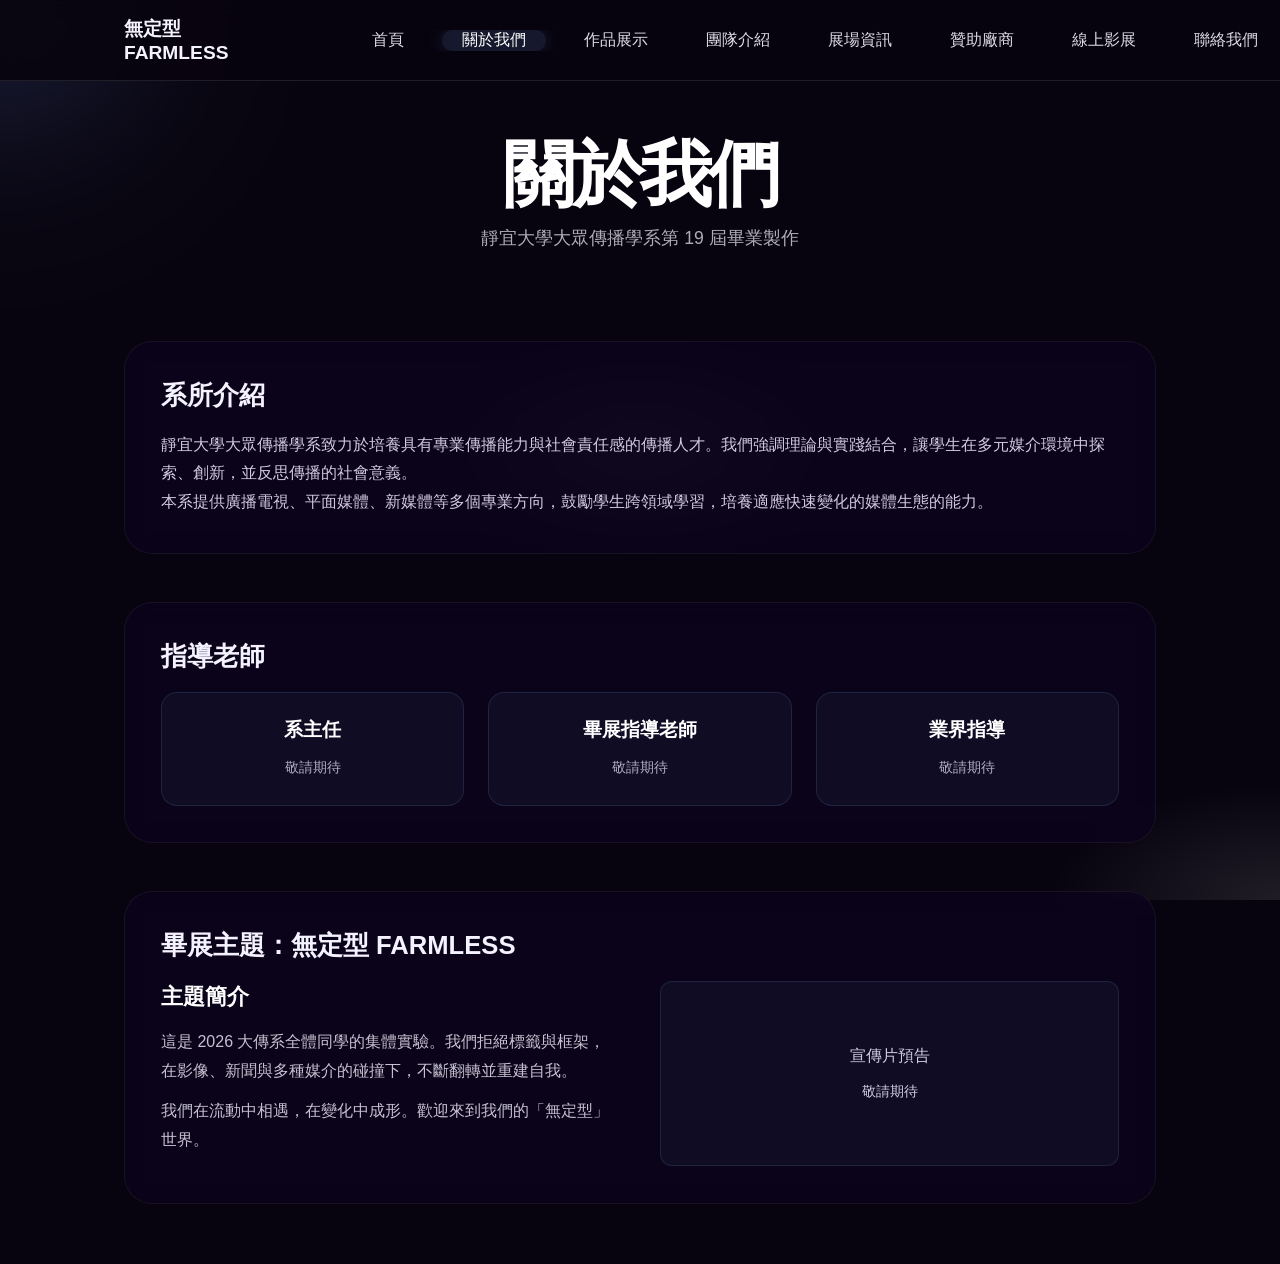
==== about.html @ 227bceb3 "Add files via upload" ====
<!DOCTYPE html>
<html lang="zh-Hant">
<head>
  <meta charset="UTF-8" />
  <meta name="viewport" content="width=device-width, initial-scale=1.0" />
  <title>關於我們 - 無定型 FARMLESS</title>
  <link rel="stylesheet" href="style.css" />
</head>
<body>
  <div class="page-bg"></div>
  <div class="cursor-glow"></div>
  <nav class="navbar">
    <div class="container">
      <h1 class="nav-title">無定型 FARMLESS</h1>
      <ul class="nav-links">
        <li><a href="index.html">首頁</a></li>
        <li><a href="about.html">關於我們</a></li>
        <li><a href="works.html">作品展示</a></li>
        <li><a href="team.html">團隊介紹</a></li>
        <li><a href="venue.html">展場資訊</a></li>
        <li><a href="sponsors.html">贊助廠商</a></li>
        <li><a href="filmfestival.html">線上影展</a></li>
        <li><a href="contact.html">聯絡我們</a></li>
      </ul>
    </div>
  </nav>
  <main class="container">
    <section class="hero-section">
      <h1 class="page-title">關於我們</h1>
      <p class="page-subtitle">靜宜大學大眾傳播學系第 19 屆畢業製作</p>
    </section>

    <!-- 本系介紹 -->
    <section id="department" class="panel">
      <h2>系所介紹</h2>
      <p>靜宜大學大眾傳播學系致力於培養具有專業傳播能力與社會責任感的傳播人才。我們強調理論與實踐結合，讓學生在多元媒介環境中探索、創新，並反思傳播的社會意義。</p>
      <p>本系提供廣播電視、平面媒體、新媒體等多個專業方向，鼓勵學生跨領域學習，培養適應快速變化的媒體生態的能力。</p>
    </section>

    <!-- 指導老師 -->
    <section id="advisors" class="panel">
      <h2>指導老師</h2>
      <div class="advisor-grid">
        <div class="advisor-card">
          <h4>系主任</h4>
          <p>敬請期待</p>
        </div>
        <div class="advisor-card">
          <h4>畢展指導老師</h4>
          <p>敬請期待</p>
        </div>
        <div class="advisor-card">
          <h4>業界指導</h4>
          <p>敬請期待</p>
        </div>
      </div>
    </section>

    <!-- 畢展主題 -->
    <section id="exhibition-theme" class="panel">
      <h2>畢展主題：無定型 FARMLESS</h2>
      <div class="theme-content">
        <div class="theme-text">
          <h3>主題簡介</h3>
          <p>這是 2026 大傳系全體同學的集體實驗。我們拒絕標籤與框架，在影像、新聞與多種媒介的碰撞下，不斷翻轉並重建自我。</p>
          <p>我們在流動中相遇，在變化中成形。歡迎來到我們的「無定型」世界。</p>
        </div>
        <div class="theme-video">
          <div class="video-placeholder">
            <p>宣傳片預告</p>
            <p style="font-size: 0.9rem; margin-top: 8px;">敬請期待</p>
          </div>
        </div>
      </div>
    </section>
  </main>
  <script src="script.js"></script>
</body>
</html>
---- style.css ----
:root {
  color-scheme: dark;
  font-family: "Noto Sans TC", "Segoe UI", sans-serif;
  background: #08040f;
  color: #f5f2ff;
}

* {
  box-sizing: border-box;
}

html, body {
  margin: 0;
  min-height: 100%;
}

body {
  position: relative;
  overflow-x: hidden;
}

.page-bg {
  position: fixed;
  inset: 0;
  background: 
    radial-gradient(ellipse 600px 300px at 50% 50%, rgba(255, 255, 255, 0.1) 0%, transparent 40%),
    radial-gradient(ellipse 500px 250px at 50% 50%, rgba(255, 255, 255, 0.08) 0%, transparent 45%),
    radial-gradient(ellipse 700px 350px at 50% 50%, rgba(255, 255, 255, 0.06) 0%, transparent 50%);
  background-size: 200% 200%, 250% 250%, 300% 300%;
  background-position: 0% 0%, 50% 50%, 100% 100%;
  background-repeat: no-repeat;
  background-attachment: fixed;
  animation: light-flow 15s ease-in-out infinite, light-flow-secondary 20s ease-in-out infinite, light-flow-tertiary 25s ease-in-out infinite;
  z-index: -2;
}

@keyframes light-flow {
  0% {
    background-position: 0% 0%, 50% 50%, 100% 100%;
  }
  50% {
    background-position: 100% 100%, 50% 50%, 0% 0%;
  }
  100% {
    background-position: 0% 0%, 50% 50%, 100% 100%;
  }
}

@keyframes light-flow-secondary {
  0% {
    background-position: 0% 0%, 0% 100%, 100% 100%;
  }
  50% {
    background-position: 100% 0%, 100% 0%, 0% 0%;
  }
  100% {
    background-position: 0% 0%, 0% 100%, 100% 100%;
  }
}

@keyframes light-flow-tertiary {
  0% {
    background-position: 0% 0%, 50% 50%, 100% 100%;
  }
  33% {
    background-position: 50% 100%, 0% 0%, 50% 50%;
  }
  66% {
    background-position: 100% 0%, 100% 100%, 0% 0%;
  }
  100% {
    background-position: 0% 0%, 50% 50%, 100% 100%;
  }
}

.page-bg::before {
  content: '';
  position: fixed;
  inset: 0;
  background: radial-gradient(ellipse 800px 400px, rgba(255, 255, 255, 0.12) 0%, transparent 50%);
  background-size: 300% 300%;
  background-position: 0% 0%;
  animation: glow-pulse 12s ease-in-out infinite;
  pointer-events: none;
  z-index: -2;
}

@keyframes glow-pulse {
  0%, 100% {
    background-position: 0% 0%;
    opacity: 0.3;
  }
  50% {
    background-position: 100% 100%;
    opacity: 0.7;
  }
}

.cursor-glow {
  position: fixed;
  top: 0;
  left: 0;
  width: 400px;
  height: 400px;
  background: radial-gradient(circle, rgba(90, 130, 180, 0.35) 0%, rgba(70, 100, 160, 0.28) 22%, rgba(50, 80, 130, 0.15) 45%, transparent 75%);
  border-radius: 50%;
  filter: blur(80px);
  mix-blend-mode: screen;
  pointer-events: none;
  z-index: -1;
  transform: translate(-200px, -200px);
}

/* 行動裝置隱藏滑鼠效果 */
@media (max-width: 768px) {
  .cursor-glow {
    display: none;
  }
}

.container {
  position: relative;
  max-width: 1080px;
  margin: 0 auto;
  padding: 80px 24px 60px;
}

.hero {
  display: grid;
  gap: 24px;
  padding: 60px 0 40px;
}

.eyebrow {
  margin: 0;
  letter-spacing: 0.3em;
  text-transform: uppercase;
  color: rgba(255, 255, 255, 0.64);
  font-size: 0.85rem;
}

.hero-heading {
  margin: 0;
  font-size: clamp(4rem, 7vw, 5.5rem);
  line-height: 0.95;
  letter-spacing: -0.05em;
  font-weight: 900;
  position: relative;
  text-transform: none;
  color: #ffffff;
}

.hero-heading::after {
  content: attr(data-text);
  position: absolute;
  inset: 0;
  z-index: -1;
  color: rgba(255, 255, 255, 0.08);
  transform: translate(6px, 6px);
  filter: blur(1px);
}

.hero-heading::before {
  content: '';
  position: absolute;
  inset: -8% 0 0 0;
  background: none;
  z-index: -2;
}

.subtitle {
  margin: 0;
  max-width: 720px;
  line-height: 1.78;
  font-size: 1.05rem;
  color: rgba(245, 242, 255, 0.82);
}

.buttons {
  display: flex;
  flex-wrap: wrap;
  gap: 16px;
}

.btn {
  display: inline-flex;
  align-items: center;
  justify-content: center;
  min-width: 160px;
  padding: 14px 24px;
  border-radius: 999px;
  text-decoration: none;
  font-weight: 600;
  transition: all 0.3s ease;
  position: relative;
  box-shadow:
    0 8px 16px rgba(0, 0, 0, 0.3),
    0 4px 8px rgba(0, 0, 0, 0.2),
    inset 0 1px 0 rgba(255, 255, 255, 0.1);
  border: 2px solid transparent;
}

.btn::before {
  content: '';
  position: absolute;
  top: 0;
  left: 0;
  right: 0;
  bottom: 0;
  border-radius: inherit;
  background: linear-gradient(135deg, rgba(255, 255, 255, 0.2), rgba(255, 255, 255, 0.05));
  opacity: 0;
  transition: opacity 0.3s ease;
}

.btn:hover {
  transform: translateY(-3px) scale(1.02);
  box-shadow:
    0 12px 24px rgba(0, 0, 0, 0.4),
    0 6px 12px rgba(0, 0, 0, 0.3),
    inset 0 1px 0 rgba(255, 255, 255, 0.2);
}

.btn:hover::before {
  opacity: 1;
}

.btn:active {
  transform: translateY(-1px) scale(0.98);
  box-shadow:
    0 4px 8px rgba(0, 0, 0, 0.3),
    0 2px 4px rgba(0, 0, 0, 0.2),
    inset 0 2px 4px rgba(0, 0, 0, 0.1);
}

.btn-primary {
  background: linear-gradient(135deg, #5a82b4, #3d5a8e);
  color: #fff;
  border-color: #5a82b4;
}

.btn-secondary {
  background: linear-gradient(135deg, rgba(90, 130, 180, 0.15), rgba(70, 100, 160, 0.08));
  border: 2px solid rgba(90, 130, 180, 0.35);
  color: #c5d9f0;
  box-shadow:
    0 8px 16px rgba(0, 0, 0, 0.3),
    0 4px 8px rgba(0, 0, 0, 0.2),
    inset 0 1px 0 rgba(90, 130, 180, 0.15);
}

.panel {
  margin-top: 48px;
  padding: 36px;
  border-radius: 28px;
  background: rgba(12, 4, 30, 0.72);
  border: 1px solid rgba(255, 255, 255, 0.06);
  backdrop-filter: blur(12px);
}

.panel h2 {
  margin: 0 0 18px;
  font-size: 1.6rem;
}

.panel p {
  margin: 0;
  line-height: 1.8;
  color: rgba(241, 236, 255, 0.86);
}

section {
  scroll-margin-top: 110px;
}

.navbar {
  position: fixed;
  top: 0;
  left: 0;
  right: 0;
  background: rgba(8, 4, 15, 0.9);
  backdrop-filter: blur(10px);
  border-bottom: 1px solid rgba(255, 255, 255, 0.1);
  z-index: 100;
}

.nav-title {
  margin: 0;
  font-size: 1.2rem;
  color: #f5f2ff;
  margin-right: 50px;
}

.nav-links {
  display: flex;
  flex-wrap: nowrap;
  list-style: none;
  margin: 0;
  padding: 0 32px 0 0;
  gap: 18px;
  width: max-content;
  min-width: 100%;
  overflow-x: auto;
  overflow-y: visible;
  scrollbar-width: none;
  -ms-overflow-style: none;
}

.nav-links::-webkit-scrollbar {
  display: none;
}

.nav-links li {
  flex: 0 0 auto;
}

.nav-links li:first-child {
  margin-left: auto;
}

.nav-links a {
  color: rgba(245, 242, 255, 0.9);
  text-decoration: none;
  padding: 0 20px !important;
  border-radius: 999px;
  display: inline-flex;
  align-items: center;
  justify-content: center;
  transition: color 0.3s ease, background 0.3s ease, box-shadow 0.3s ease, transform 0.2s ease;
  white-space: nowrap !important;
}

.nav-links a:hover,
.nav-links a:focus-visible {
  color: #ffffff;
  transform: translateY(-1px);
}

.nav-links a.active,
.nav-links a:active {
  color: #ffffff;
  background: rgba(90, 130, 180, 0.18);
  box-shadow: 0 0 18px rgba(90, 130, 180, 0.22);
}

.navbar .container {
  display: flex;
  justify-content: space-between;
  align-items: center;
  padding: 16px 24px;
  width: auto;
  overflow: visible;
}

.works-grid {
  display: grid;
  gap: 32px;
}

.work-category {
  margin-bottom: 24px;
}

.work-category h3 {
  margin: 0 0 16px;
  font-size: 1.3rem;
  color: #7a9fc9;
}

.work-item {
  margin-bottom: 24px;
  padding: 20px;
  background: rgba(255, 255, 255, 0.05);
  border-radius: 12px;
  border: 1px solid rgba(255, 255, 255, 0.1);
}

.work-item img, .work-item video {
  width: 100%;
  max-width: 400px;
  height: auto;
  border-radius: 8px;
  margin-bottom: 12px;
}

.work-item h4 {
  margin: 0 0 8px;
  font-size: 1.1rem;
}

.work-item p {
  margin: 0;
  color: rgba(241, 236, 255, 0.7);
  font-size: 0.9rem;
}

.works-showcase {
  display: grid;
  grid-template-columns: repeat(auto-fill, minmax(280px, 1fr));
  gap: 24px;
  min-height: 200px;
}

.work-card {
  padding: 20px;
  background: rgba(90, 130, 180, 0.08);
  border: 1px solid rgba(90, 130, 180, 0.2);
  border-radius: 12px;
  transition: all 0.3s ease;
}

.work-card:hover {
  background: rgba(90, 130, 180, 0.12);
  border-color: rgba(90, 130, 180, 0.35);
  transform: translateY(-3px);
}

.work-card h4 {
  margin: 0 0 8px;
  font-size: 1.1rem;
  color: #ffffff;
}

.work-card p {
  margin: 0;
  color: rgba(245, 242, 255, 0.7);
  font-size: 0.9rem;
  line-height: 1.5;
}

.interactive-demo {
  padding: 40px;
  text-align: center;
  background: linear-gradient(135deg, rgba(90, 130, 180, 0.1), rgba(70, 100, 160, 0.08));
  border-radius: 12px;
  border: 1px solid rgba(90, 130, 180, 0.2);
}

.interactive-demo button {
  background: #5a82b4;
  color: white;
  border: none;
  padding: 12px 24px;
  border-radius: 6px;
  cursor: pointer;
  transition: background 0.3s ease;
}

.interactive-demo button:hover {
  background: #3d5a8e;
}

/* 新增頁面樣式 */
.hero-section {
  display: grid;
  gap: 16px;
  padding: 60px 0 40px;
  text-align: center;
}

.page-title {
  margin: 0;
  font-size: clamp(3rem, 6vw, 4.5rem);
  line-height: 0.95;
  letter-spacing: -0.05em;
  font-weight: 900;
  color: #ffffff;
}

.page-subtitle {
  margin: 0;
  font-size: 1.1rem;
  color: rgba(245, 242, 255, 0.7);
  line-height: 1.6;
}

/* 關於我們頁面 */
.advisor-grid {
  display: grid;
  grid-template-columns: repeat(auto-fit, minmax(250px, 1fr));
  gap: 24px;
}

.advisor-card {
  padding: 24px;
  background: rgba(90, 130, 180, 0.08);
  border: 1px solid rgba(90, 130, 180, 0.2);
  border-radius: 16px;
  text-align: center;
  transition: all 0.3s ease;
}

.advisor-card:hover {
  background: rgba(90, 130, 180, 0.12);
  border-color: rgba(90, 130, 180, 0.35);
  transform: translateY(-3px);
}

.advisor-card h4 {
  margin: 0 0 12px;
  font-size: 1.2rem;
  color: #ffffff;
}

.advisor-card p {
  margin: 0;
  color: rgba(245, 242, 255, 0.7);
  font-size: 0.9rem;
}

.theme-content {
  display: grid;
  grid-template-columns: 1fr 1fr;
  gap: 40px;
  align-items: start;
}

.theme-text h3 {
  margin: 0 0 16px;
  font-size: 1.4rem;
  color: #ffffff;
}

.theme-text p {
  margin: 0 0 12px;
  color: rgba(245, 242, 255, 0.8);
  line-height: 1.8;
}

.video-placeholder {
  padding: 60px 20px;
  background: rgba(90, 130, 180, 0.08);
  border: 1px solid rgba(90, 130, 180, 0.2);
  border-radius: 12px;
  text-align: center;
  color: rgba(245, 242, 255, 0.6);
}

/* 團隊介紹頁面 */
.team-list {
  display: grid;
  grid-template-columns: repeat(auto-fit, minmax(200px, 1fr));
  gap: 16px;
}

.team-member-item {
  padding: 16px;
  background: rgba(90, 130, 180, 0.08);
  border: 1px solid rgba(90, 130, 180, 0.2);
  border-radius: 12px;
  text-align: center;
  transition: all 0.3s ease;
}

.team-member-item:hover {
  background: rgba(90, 130, 180, 0.12);
  border-color: rgba(90, 130, 180, 0.35);
  transform: translateY(-2px);
}

.team-member-item h4 {
  margin: 0 0 8px;
  font-size: 1.1rem;
  color: #ffffff;
}

.team-member-item p {
  margin: 0;
  color: rgba(245, 242, 255, 0.7);
  font-size: 0.9rem;
}

.members-grid {
  display: grid;
  grid-template-columns: repeat(auto-fit, minmax(280px, 1fr));
  gap: 24px;
}

.department-section {
  padding: 24px;
  background: rgba(90, 130, 180, 0.08);
  border: 1px solid rgba(90, 130, 180, 0.2);
  border-radius: 16px;
}

.department-section h3 {
  margin: 0 0 16px;
  font-size: 1.3rem;
  color: #ffffff;
}

.member-list {
  display: grid;
  gap: 8px;
}

.member-list p {
  margin: 0;
  padding: 8px 0;
  color: rgba(245, 242, 255, 0.7);
  border-bottom: 1px solid rgba(90, 130, 180, 0.15);
}

.member-list p:last-child {
  border-bottom: none;
}

/* 展場資訊頁面 */
.venue-content {
  display: grid;
  grid-template-columns: repeat(auto-fit, minmax(250px, 1fr));
  gap: 24px;
}

.venue-info {
  padding: 20px;
  background: rgba(90, 130, 180, 0.08);
  border: 1px solid rgba(90, 130, 180, 0.2);
  border-radius: 12px;
  transition: all 0.3s ease;
}

.venue-info:hover {
  background: rgba(90, 130, 180, 0.12);
  border-color: rgba(90, 130, 180, 0.35);
  transform: translateY(-2px);
}

.venue-info h3 {
  margin: 0 0 12px;
  font-size: 1.2rem;
  color: #ffffff;
}

.venue-info p {
  margin: 0;
  color: rgba(245, 242, 255, 0.8);
  line-height: 1.6;
}

.flow-timeline {
  display: grid;
  grid-template-columns: repeat(auto-fit, minmax(200px, 1fr));
  gap: 20px;
}

.flow-item {
  padding: 20px;
  background: rgba(90, 130, 180, 0.08);
  border: 1px solid rgba(90, 130, 180, 0.2);
  border-radius: 12px;
  text-align: center;
  transition: all 0.3s ease;
}

.flow-item:hover {
  background: rgba(90, 130, 180, 0.12);
  border-color: rgba(90, 130, 180, 0.35);
  transform: translateY(-2px);
}

.flow-item h3 {
  margin: 0 0 12px;
  font-size: 1.1rem;
  color: #ffffff;
}

.flow-item p {
  margin: 0;
  color: rgba(245, 242, 255, 0.7);
  font-size: 0.9rem;
}

/* 贊助廠商頁面 */
.sponsor-grid {
  display: grid;
  grid-template-columns: repeat(auto-fit, minmax(200px, 1fr));
  gap: 24px;
}

.sponsor-logo {
  aspect-ratio: 3/2;
  background: rgba(90, 130, 180, 0.08);
  border: 1px solid rgba(90, 130, 180, 0.2);
  border-radius: 12px;
  display: flex;
  align-items: center;
  justify-content: center;
  transition: all 0.3s ease;
  overflow: hidden;
}

.sponsor-logo:hover {
  background: rgba(90, 130, 180, 0.12);
  border-color: rgba(90, 130, 180, 0.35);
  transform: scale(1.05);
}

.sponsor-logo img {
  width: 100%;
  height: 100%;
  object-fit: contain;
  opacity: 0.6;
  transition: opacity 0.3s ease;
}

.sponsor-logo:hover img {
  opacity: 1;
}

.sponsor-placeholder {
  color: rgba(245, 242, 255, 0.6);
  font-size: 1.1rem;
  text-align: center;
}

/* 線上影展頁面 */
.film-grid {
  display: grid;
  grid-template-columns: repeat(auto-fit, minmax(300px, 1fr));
  gap: 32px;
}

.film-item {
  padding: 24px;
  background: rgba(90, 130, 180, 0.08);
  border: 1px solid rgba(90, 130, 180, 0.2);
  border-radius: 16px;
  transition: all 0.3s ease;
}

.film-item:hover {
  background: rgba(90, 130, 180, 0.12);
  border-color: rgba(90, 130, 180, 0.35);
  transform: translateY(-4px);
}

.film-item h4 {
  margin: 0 0 8px;
  font-size: 1.2rem;
  color: #ffffff;
}

.film-item p {
  margin: 0 0 16px;
  color: rgba(245, 242, 255, 0.7);
  font-size: 0.9rem;
  line-height: 1.5;
}

.embed-placeholder {
  aspect-ratio: 16/9;
  background: rgba(90, 130, 180, 0.08);
  border: 1px solid rgba(90, 130, 180, 0.2);
  border-radius: 8px;
  display: flex;
  align-items: center;
  justify-content: center;
  color: rgba(245, 242, 255, 0.6);
  font-size: 1rem;
}

/* 聯絡我們頁面 */
.contact-details {
  display: grid;
  grid-template-columns: repeat(auto-fit, minmax(250px, 1fr));
  gap: 24px;
  margin-bottom: 32px;
}

.contact-item {
  padding: 24px;
  background: rgba(90, 130, 180, 0.08);
  border: 1px solid rgba(90, 130, 180, 0.2);
  border-radius: 16px;
  transition: all 0.3s ease;
}

.contact-item:hover {
  background: rgba(90, 130, 180, 0.12);
  border-color: rgba(90, 130, 180, 0.35);
  transform: translateY(-3px);
}

.contact-item h3 {
  margin: 0 0 12px;
  font-size: 1.2rem;
  color: #ffffff;
}

.contact-item p {
  margin: 0 0 8px;
  color: rgba(245, 242, 255, 0.8);
  line-height: 1.6;
}

.contact-item p:last-child {
  margin-bottom: 0;
}

.social-links {
  display: flex;
  gap: 16px;
}

.social-icon {
  display: inline-flex;
  align-items: center;
  justify-content: center;
  width: 48px;
  height: 48px;
  background: rgba(90, 130, 180, 0.15);
  border: 1px solid rgba(90, 130, 180, 0.3);
  border-radius: 50%;
  color: #ffffff;
  text-decoration: none;
  font-size: 1.2rem;
  transition: all 0.3s ease;
}

.social-icon:hover {
  background: rgba(90, 130, 180, 0.25);
  border-color: rgba(90, 130, 180, 0.5);
  transform: scale(1.1);
}

.form-container {
  max-width: 600px;
  margin: 0 auto;
}

.form-group {
  margin-bottom: 20px;
}

.form-group label {
  display: block;
  margin-bottom: 8px;
  color: rgba(245, 242, 255, 0.9);
  font-weight: 600;
}

.form-group input,
.form-group textarea {
  width: 100%;
  padding: 12px 16px;
  background: rgba(90, 130, 180, 0.08);
  border: 1px solid rgba(90, 130, 180, 0.2);
  border-radius: 8px;
  color: #ffffff;
  font-family: inherit;
  font-size: 1rem;
  transition: all 0.3s ease;
}

.form-group input:focus,
.form-group textarea:focus {
  outline: none;
  border-color: rgba(90, 130, 180, 0.5);
  background: rgba(90, 130, 180, 0.12);
  box-shadow: 0 0 0 3px rgba(90, 130, 180, 0.1);
}

.form-group textarea {
  resize: vertical;
  min-height: 120px;
}

/* 響應式設計 */
@media (max-width: 768px) {
  .theme-content {
    grid-template-columns: 1fr;
    gap: 24px;
  }

  .sponsor-grid,
  .film-grid {
    grid-template-columns: 1fr;
  }

  .contact-details {
    grid-template-columns: 1fr;
  }

  .social-links {
    justify-content: center;
  }
}

/* 倒計時面板 */
.countdown-panel {
  padding: 40px 0;
  text-align: center;
}

.countdown-container {
  max-width: 520px;
  margin: 0 auto;
  padding: 20px;
  background: rgba(90, 130, 180, 0.08);
  border: 1px solid rgba(90, 130, 180, 0.2);
  border-radius: 20px;
  backdrop-filter: blur(10px);
}

.countdown-container h2 {
  margin: 0 0 16px;
  font-size: 1.3rem;
  color: #ffffff;
}

.countdown-timer {
  display: flex;
  justify-content: center;
  gap: 12px;
  margin-bottom: 12px;
}

.time-unit {
  display: flex;
  flex-direction: column;
  align-items: center;
  padding: 12px;
  background: rgba(90, 130, 180, 0.12);
  border: 1px solid rgba(90, 130, 180, 0.3);
  border-radius: 12px;
  min-width: 60px;
}

.time-value {
  font-size: 1.8rem;
  font-weight: 900;
  color: #ffffff;
  line-height: 1;
}

.time-label {
  font-size: 0.9rem;
  color: rgba(245, 242, 255, 0.7);
  margin-top: 4px;
}

.countdown-date {
  margin: 0;
  font-size: 1rem;
  color: rgba(245, 242, 255, 0.8);
}

@media (max-width: 768px) {
  .countdown-timer {
    gap: 8px;
  }

  .time-unit {
    min-width: 60px;
    padding: 12px;
  }

  .time-value {
    font-size: 2rem;
  }
}

.team-grid {
  display: grid;
  grid-template-columns: repeat(auto-fit, minmax(250px, 1fr));
  gap: 24px;
}

.team-member {
  text-align: center;
  padding: 20px;
  background: rgba(255, 255, 255, 0.05);
  border-radius: 12px;
  border: 1px solid rgba(255, 255, 255, 0.1);
}

.team-member img {
  width: 120px;
  height: 120px;
  border-radius: 50%;
  object-fit: cover;
  margin-bottom: 16px;
}

.team-member h4 {
  margin: 0 0 8px;
  font-size: 1.2rem;
}

.team-member p {
  margin: 4px 0;
  color: rgba(241, 236, 255, 0.7);
  font-size: 0.9rem;
}

.news-list {
  display: flex;
  flex-direction: column;
  gap: 20px;
}

.news-item {
  padding: 20px;
  background: rgba(255, 255, 255, 0.05);
  border-radius: 12px;
  border: 1px solid rgba(255, 255, 255, 0.1);
}

.news-item h4 {
  margin: 0 0 8px;
  font-size: 1.1rem;
}

.news-date {
  margin: 0 0 12px;
  color: #9d5bff;
  font-size: 0.85rem;
  font-weight: 600;
}

.news-item p {
  margin: 0;
  color: rgba(241, 236, 255, 0.8);
  line-height: 1.6;
}

.contact-info {
  margin-bottom: 24px;
}

.contact-info p {
  margin: 8px 0;
  color: rgba(241, 236, 255, 0.8);
}

.contact-form {
  display: grid;
  gap: 16px;
  max-width: 500px;
}

.contact-form input,
.contact-form textarea {
  padding: 12px;
  border: 1px solid rgba(255, 255, 255, 0.2);
  border-radius: 6px;
  background: rgba(255, 255, 255, 0.05);
  color: #f5f2ff;
  font-family: inherit;
}

.contact-form input::placeholder,
.contact-form textarea::placeholder {
  color: rgba(245, 242, 255, 0.5);
}

.contact-form textarea {
  resize: vertical;
  min-height: 100px;
}

@media (max-width: 720px) {
  .nav-title {
    font-size: 0.95rem;
    margin-right: 16px;
  }

  .nav-links {
    gap: 8px;
    padding: 0 16px 0 0;
  }

  .nav-links a {
    padding: 0 12px !important;
    font-size: 0.85rem;
  }

  .navbar .container {
    padding: 12px 16px;
  }

    grid-template-columns: 1fr;
  }
  
  .team-grid {
    grid-template-columns: 1fr;
  }
}
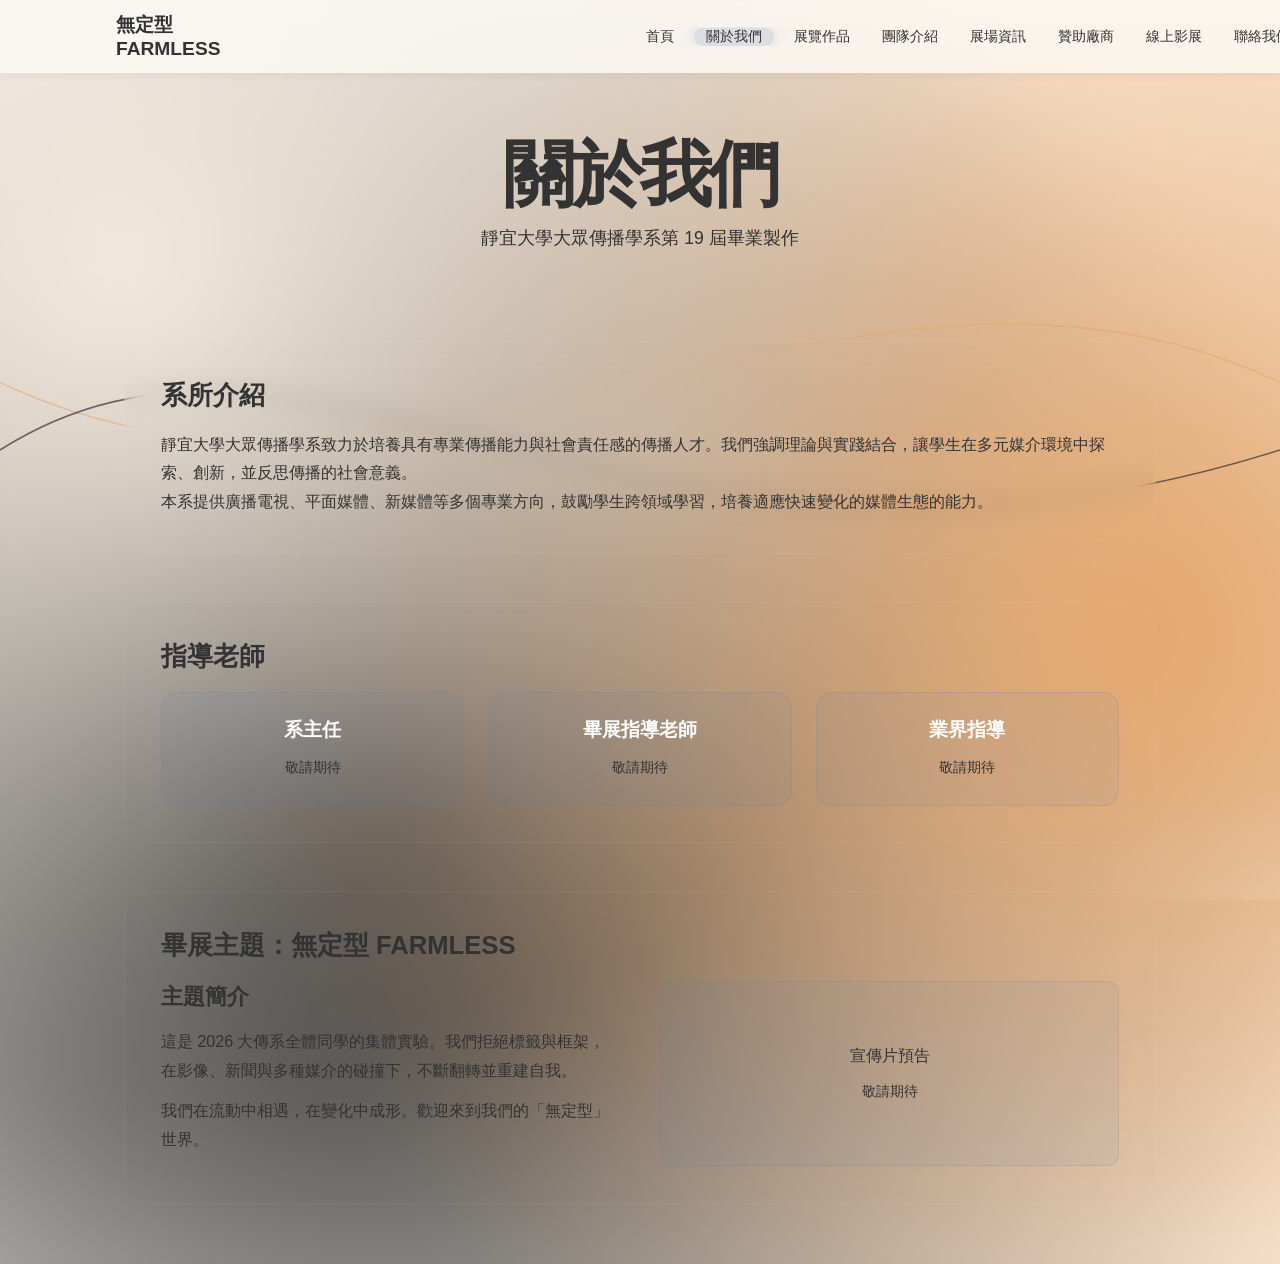
==== commit ea6451a4: "Add files via upload" ====
--- a/about.html
+++ b/about.html
@@ -15,7 +15,7 @@
       <ul class="nav-links">
         <li><a href="index.html">首頁</a></li>
         <li><a href="about.html">關於我們</a></li>
-        <li><a href="works.html">作品展示</a></li>
+        <li><a href="works.html">展覽作品</a></li>
         <li><a href="team.html">團隊介紹</a></li>
         <li><a href="venue.html">展場資訊</a></li>
         <li><a href="sponsors.html">贊助廠商</a></li>
--- a/style.css
+++ b/style.css
@@ -1064,7 +1064,30 @@
   .nav-title {
     font-size: 0.95rem;
     margin-right: 16px;
-  }
+    width: 100%;      
+    text-align: center; 
+  }
+
+ 
+ 
+  nav, .nav-container, .nav-links {
+    display: flex !important;
+    flex-wrap: wrap !important; 
+    justify-content: center !important;
+    width: 100% !important;
+    gap: 5px !important;       
+    padding: 10px 5px !important;
+  }
+
+  
+  nav a, .nav-link {
+    display: inline-block !important; 
+    font-size: 12px !important;    
+    padding: 4px 6px !important;  
+    margin: 2px !important;
+    white-space: nowrap !important; 
+  }
+}
 
   .nav-links {
     gap: 8px;
@@ -1076,14 +1099,175 @@
     font-size: 0.85rem;
   }
 
-  .navbar .container {
+/* 修正後的原本樣式 */
+.navbar .container {
     padding: 12px 16px;
-  }
-
+    grid-template-columns: 1fr; /* 把它收進括號裡了 */
+}
+
+.team-grid {
     grid-template-columns: 1fr;
-  }
-  
-  .team-grid {
-    grid-template-columns: 1fr;
-  }
-}
+}
+
+/* =========================================
+   「無定型 FARMLESS」視覺旗艦版
+   線條明顯化 + 煙霧感色塊 (參考 image_95c335.jpg)
+   ========================================= */
+
+body {
+    background: transparent !important; 
+    margin: 0;
+    padding: 0;
+    overflow-x: hidden;
+    position: relative;
+    min-height: 100vh;
+}
+
+/* 1. 底層色塊：調整模糊度，讓形狀變明顯 */
+body::before {
+    content: "";
+    position: fixed;
+    top: -50%;
+    left: -50%;
+    width: 200%;
+    height: 200%;
+    z-index: -999;
+    
+    /* 調整漸層比例，讓顏色集中一點 */
+    background: radial-gradient(circle at 30% 40%, #f5eadd 0%, rgba(245, 234, 221, 0) 40%), /* 米色 */
+                radial-gradient(circle at 70% 60%, #e6a86e 0%, rgba(230, 168, 110, 0) 45%), /* 橘色 */
+                radial-gradient(circle at 40% 70%, #1a1a1a 0%, rgba(26, 26, 26, 0) 50%);    /* 黑色 */
+    
+    background-color: #fdfaf5; /* 參考圖片底部的極淺米色 */
+    filter: blur(40px); /* 降低模糊感，讓色塊形狀變明顯 */
+    animation: smokeFlow 20s ease-in-out infinite;
+}
+
+/* 2. 線條層：模擬圖片中的細曲線 */
+body::after {
+    content: "";
+    position: fixed;
+    top: 0;
+    left: 0;
+    width: 100%;
+    height: 100%;
+    z-index: -998;
+    
+    /* 這裡繪製了兩條明顯的動態曲線 (深墨色與暖橘) */
+    background-image: 
+        url('data:image/svg+xml;utf8,<svg xmlns="http://www.w3.org/2000/svg" width="1200" height="400"><path d="M0,200 C300,50 600,350 1200,200" stroke="%23333333" stroke-width="1.2" fill="none" opacity="0.7"/></svg>'),
+        url('data:image/svg+xml;utf8,<svg xmlns="http://www.w3.org/2000/svg" width="1200" height="400"><path d="M0,150 C400,300 800,0 1200,150" stroke="%23e6a86e" stroke-width="1.2" fill="none" opacity="0.6"/></svg>');
+    
+    background-repeat: repeat-x;
+    background-size: 100% 60%;
+    background-position: center;
+    animation: lineWave 15s linear infinite;
+}
+
+/* --- 動畫設定 --- */
+
+@keyframes smokeFlow {
+    0%, 100% { transform: translate(0, 0) scale(1); }
+    50% { transform: translate(3%, 5%) scale(1.05); }
+}
+
+@keyframes lineWave {
+    from { background-position-x: 0, 0; }
+    to { background-position-x: 1200px, -1200px; }
+}
+
+/* 讓文字在淺色底色下變深，像 LOGO 裡的字一樣 */
+nav a, h1, h2, h3, p, span {
+    color: #333333 !important; /* 統一改為深灰色/黑色 */
+    position: relative;
+    z-index: 10;
+}
+
+/* 透明化原本的深色區塊 */
+section, .hero, .main-content, header, footer, .container, .wrapper {
+    background: transparent !important;
+    background-image: none !important;
+}
+/* --- 修正導覽列亮度：救回上方選單 --- */
+
+header, 
+nav, 
+.navbar {
+    background-color: rgba(253, 250, 245, 0.8) !important; /* 加上半透明的米白色，對齊 LOGO 底色 */
+    backdrop-filter: blur(10px); /* 增加毛玻璃質感，讓它看起來很高階 */
+    box-shadow: 0 2px 10px rgba(0,0,0,0.05); /* 輕微陰影，讓選單跟背景有層次感 */
+}
+
+/* 確保選單裡的文字是清晰的深灰色 */
+nav a, 
+.nav-links a, 
+.logo-text, 
+.navbar-brand {
+    color: #333333 !important;
+    font-weight: 500;
+}
+
+/* 當滑鼠移到選單時，變成品牌橘色 */
+nav a:hover {
+    color: #e6a86e !important;
+}
+
+/* 修正 LOGO 文字顏色 */
+.logo-container h1, 
+.logo-container span {
+    color: #333333 !important;
+}
+/* --- 移除藍色：統一「無定型」視覺風格 --- */
+
+/* --- 最終版：左橘色實心 + 右毛玻璃質感 --- */
+
+/* 1. 左邊按鈕：品牌暖橘色 */
+.btn-primary, 
+button:first-of-type {
+    background-color: #e6a86e !important; /* 品牌暖橘 */
+    color: #ffffff !important;
+    border: none !important;
+    padding: 12px 30px !important;
+    border-radius: 50px !important;
+    box-shadow: 0 4px 15px rgba(230, 168, 110, 0.3) !important;
+    transition: all 0.3s ease !important;
+    cursor: pointer;
+}
+
+.btn-primary:hover, 
+button:first-of-type:hover {
+    background-color: #333333 !important; /* 滑過變深墨色 */
+    transform: translateY(-2px);
+}
+
+/* 2. 右邊按鈕：毛玻璃質感 (Glassmorphism) */
+.btn-secondary, 
+button:last-of-type {
+    background: rgba(255, 255, 255, 0.2) !important; /* 極低透明度白色 */
+    backdrop-filter: blur(10px) !important;        /* 關鍵毛玻璃模糊 */
+    -webkit-backdrop-filter: blur(10px);
+    border: 1px solid rgba(51, 51, 51, 0.3) !important; /* 細緻的深色邊框 */
+    color: #333333 !important;
+    padding: 12px 30px !important;
+    border-radius: 50px !important;
+    transition: all 0.3s ease !important;
+    box-shadow: 0 4px 10px rgba(0, 0, 0, 0.05) !important;
+    cursor: pointer;
+}
+
+.btn-secondary:hover, 
+button:last-of-type:hover {
+    background: rgba(51, 51, 51, 0.1) !important;
+    border-color: #333333 !important;
+    transform: translateY(-2px);
+}
+video {
+  animation: fadeInOut 10s infinite; /* 這裡的秒數要對應你影片的長度 */
+}
+
+@keyframes fadeInOut {
+  0% { opacity: 0; }
+  5% { opacity: 1; }
+  95% { opacity: 1; }
+  100% { opacity: 0; }
+}
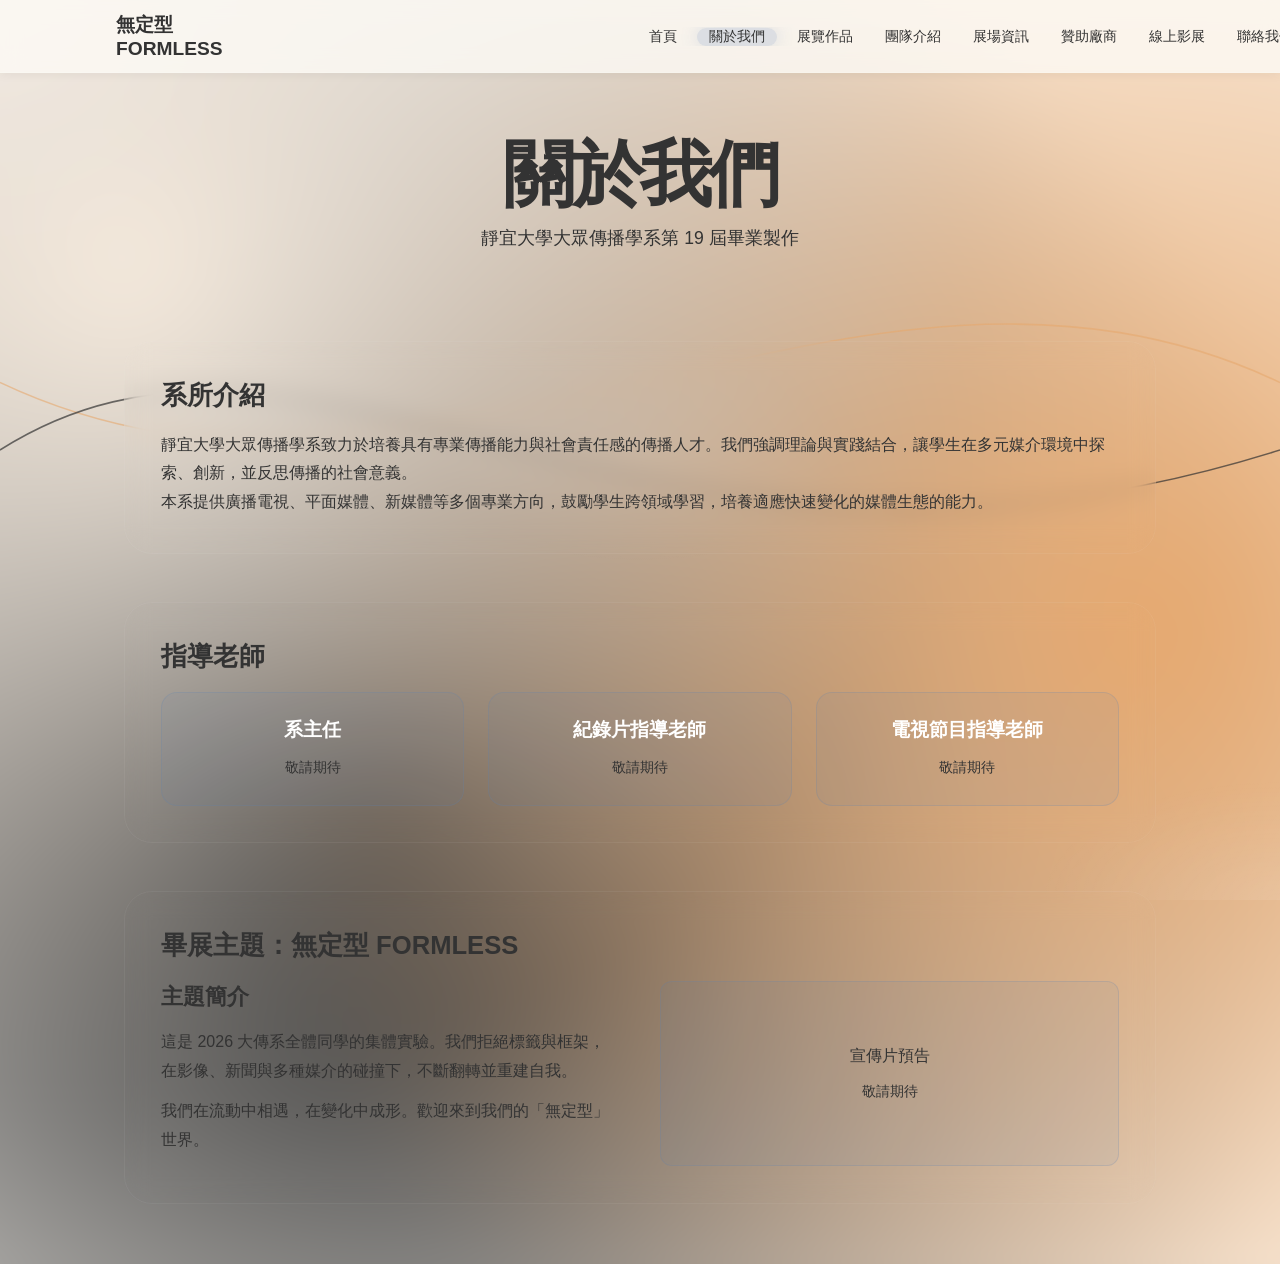
==== commit 76960cbd: "Add files via upload" ====
--- a/about.html
+++ b/about.html
@@ -3,7 +3,7 @@
 <head>
   <meta charset="UTF-8" />
   <meta name="viewport" content="width=device-width, initial-scale=1.0" />
-  <title>關於我們 - 無定型 FARMLESS</title>
+  <title>關於我們 - 無定型 FORMLESS</title>
   <link rel="stylesheet" href="style.css" />
 </head>
 <body>
@@ -11,7 +11,7 @@
   <div class="cursor-glow"></div>
   <nav class="navbar">
     <div class="container">
-      <h1 class="nav-title">無定型 FARMLESS</h1>
+      <h1 class="nav-title">無定型 FORMLESS</h1>
       <ul class="nav-links">
         <li><a href="index.html">首頁</a></li>
         <li><a href="about.html">關於我們</a></li>
@@ -46,11 +46,11 @@
           <p>敬請期待</p>
         </div>
         <div class="advisor-card">
-          <h4>畢展指導老師</h4>
+          <h4>紀錄片指導老師</h4>
           <p>敬請期待</p>
         </div>
         <div class="advisor-card">
-          <h4>業界指導</h4>
+          <h4>電視節目指導老師</h4>
           <p>敬請期待</p>
         </div>
       </div>
@@ -58,7 +58,7 @@
 
     <!-- 畢展主題 -->
     <section id="exhibition-theme" class="panel">
-      <h2>畢展主題：無定型 FARMLESS</h2>
+      <h2>畢展主題：無定型 FORMLESS</h2>
       <div class="theme-content">
         <div class="theme-text">
           <h3>主題簡介</h3>
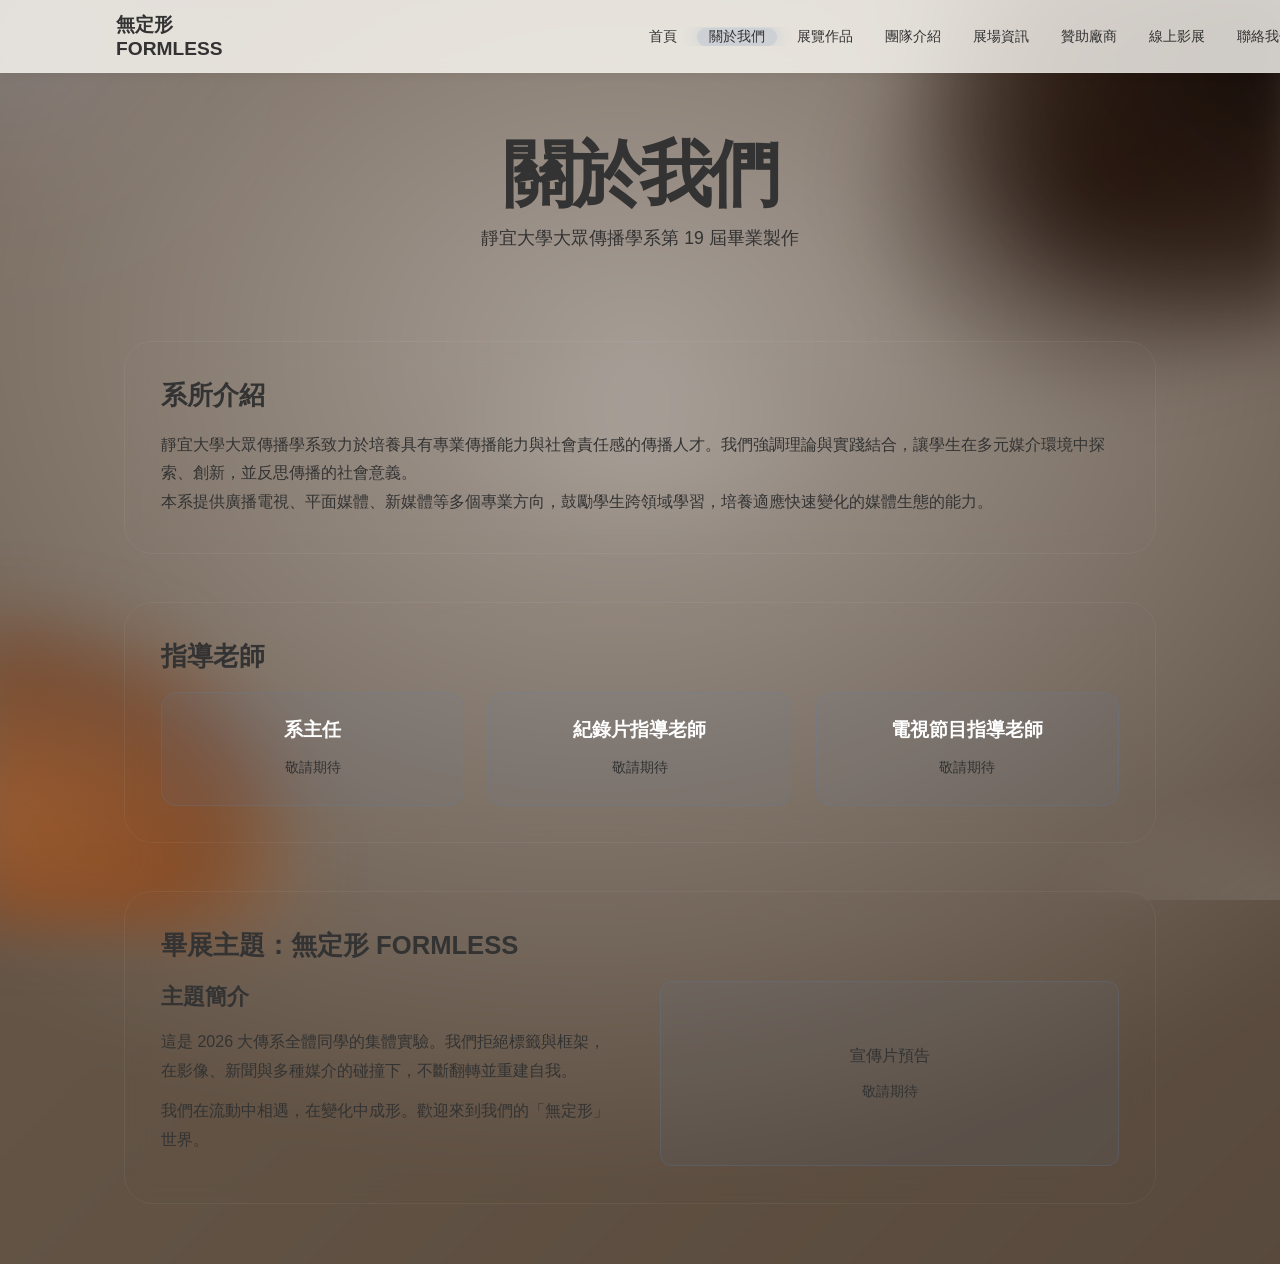
==== commit 46deee2f: "Add files via upload" ====
--- a/about.html
+++ b/about.html
@@ -3,7 +3,7 @@
 <head>
   <meta charset="UTF-8" />
   <meta name="viewport" content="width=device-width, initial-scale=1.0" />
-  <title>關於我們 - 無定型 FORMLESS</title>
+  <title>關於我們 - 無定形 FORMLESS</title>
   <link rel="stylesheet" href="style.css" />
 </head>
 <body>
@@ -11,7 +11,7 @@
   <div class="cursor-glow"></div>
   <nav class="navbar">
     <div class="container">
-      <h1 class="nav-title">無定型 FORMLESS</h1>
+      <h1 class="nav-title">無定形 FORMLESS</h1>
       <ul class="nav-links">
         <li><a href="index.html">首頁</a></li>
         <li><a href="about.html">關於我們</a></li>
@@ -58,12 +58,12 @@
 
     <!-- 畢展主題 -->
     <section id="exhibition-theme" class="panel">
-      <h2>畢展主題：無定型 FORMLESS</h2>
+      <h2>畢展主題：無定形 FORMLESS</h2>
       <div class="theme-content">
         <div class="theme-text">
           <h3>主題簡介</h3>
           <p>這是 2026 大傳系全體同學的集體實驗。我們拒絕標籤與框架，在影像、新聞與多種媒介的碰撞下，不斷翻轉並重建自我。</p>
-          <p>我們在流動中相遇，在變化中成形。歡迎來到我們的「無定型」世界。</p>
+          <p>我們在流動中相遇，在變化中成形。歡迎來到我們的「無定形」世界。</p>
         </div>
         <div class="theme-video">
           <div class="video-placeholder">
--- a/style.css
+++ b/style.css
@@ -1,8 +1,8 @@
 :root {
   color-scheme: dark;
   font-family: "Noto Sans TC", "Segoe UI", sans-serif;
-  background: #08040f;
-  color: #f5f2ff;
+  background: #DFD6C9;
+  color: #232120;
 }
 
 * {
@@ -1125,45 +1125,100 @@
 
 /* 1. 底層色塊：調整模糊度，讓形狀變明顯 */
 body::before {
-    content: "";
+content: "";
     position: fixed;
     top: -50%;
     left: -50%;
     width: 200%;
     height: 200%;
     z-index: -999;
-    
-    /* 調整漸層比例，讓顏色集中一點 */
-    background: radial-gradient(circle at 30% 40%, #f5eadd 0%, rgba(245, 234, 221, 0) 40%), /* 米色 */
-                radial-gradient(circle at 70% 60%, #e6a86e 0%, rgba(230, 168, 110, 0) 45%), /* 橘色 */
-                radial-gradient(circle at 40% 70%, #1a1a1a 0%, rgba(26, 26, 26, 0) 50%);    /* 黑色 */
-    
-    background-color: #fdfaf5; /* 參考圖片底部的極淺米色 */
-    filter: blur(40px); /* 降低模糊感，讓色塊形狀變明顯 */
+
+    /* 濃郁深沉的暗棕色基底光影 (徹底壓暗，絕不發白發淺) */
+    background: 
+        radial-gradient(ellipse 60% 70% at 50% 45%, rgba(246, 245, 245, 0.45) 0%, transparent 65%),
+        linear-gradient(135deg, #706153 0%, #635446 50%, #524437 100%);
+
+    background-color: #635446 !important; /* 沉穩濃郁的高級暗棕底色 */
+    filter: blur(20px);
     animation: smokeFlow 20s ease-in-out infinite;
 }
 
 /* 2. 線條層：模擬圖片中的細曲線 */
 body::after {
-    content: "";
+   content: "";
     position: fixed;
-    top: 0;
-    left: 0;
-    width: 100%;
-    height: 100%;
+    top: -30px;
+    left: -30px;
+    right: -30px;
+    bottom: -30px;
     z-index: -998;
-    
-    /* 這裡繪製了兩條明顯的動態曲線 (深墨色與暖橘) */
+    pointer-events: none;
+
+    /* 大光圈焦外羽化景深 */
     background-image: 
-        url('data:image/svg+xml;utf8,<svg xmlns="http://www.w3.org/2000/svg" width="1200" height="400"><path d="M0,200 C300,50 600,350 1200,200" stroke="%23333333" stroke-width="1.2" fill="none" opacity="0.7"/></svg>'),
-        url('data:image/svg+xml;utf8,<svg xmlns="http://www.w3.org/2000/svg" width="1200" height="400"><path d="M0,150 C400,300 800,0 1200,150" stroke="%23e6a86e" stroke-width="1.2" fill="none" opacity="0.6"/></svg>');
-    
-    background-repeat: repeat-x;
-    background-size: 100% 60%;
-    background-position: center;
-    animation: lineWave 15s linear infinite;
-}
-
+        /* 1. 右下角：深沉濃郁的焦外黑棕葉影 */
+        radial-gradient(ellipse 520px 420px at 98% 8%, rgba(18, 10, 6, 0.95) 0%, rgba(35, 18, 10, 0.75) 45%, transparent 75%),
+        radial-gradient(ellipse 380px 320px at 85% 22%, rgba(28, 14, 8, 0.85) 0%, transparent 70%),
+        
+        /* 2. 左下角：溫暖優雅的焦外暖橘棕落葉景深 */
+        radial-gradient(ellipse 420px 300px at 2% 88%, rgba(160, 90, 42, 0.85) 0%, rgba(120, 60, 25, 0.6) 50%, transparent 75%),
+        radial-gradient(ellipse 280px 240px at 12% 95%, rgba(180, 105, 48, 0.75) 0%, transparent 70%),
+
+        
+
+        /* 3. 右上角：微弱的枝葉焦外暗角影 */
+        radial-gradient(ellipse 320px 220px at 95% 5%, rgba(45, 25, 15, 0.65) 0%, transparent 70%);
+      
+        
+    background-repeat: no-repeat;
+    background-size: 100% 100%;
+    filter: blur(28px);
+
+    /* 直接對 background-position 播放慢速小範圍浮動 */
+    animation: flameFlicker 4s ease-in-out infinite;
+}
+
+/* 直接改變背景定位座標，徹底突破 GPU 凍結問題 */
+@keyframes bgFloatMove {
+   0%   { opacity: 1; }
+    20%  { opacity: 0.85; }
+    35%  { opacity: 1; }
+    55%  { opacity: 0.9; }
+    75%  { opacity: 0.8; }
+    100% { opacity: 1; }
+}
+
+/* 輕微晃動與呼吸感，小範圍飄移約 15px */
+@keyframes forceSway {
+    0% {
+        opacity: 0.92;
+        margin-top: 0px;
+        margin-left: 0px;
+    }
+    50% {
+        opacity: 1;
+        margin-top: -12px;
+        margin-left: -10px;
+    }
+    100% {
+        opacity: 0.88;
+        margin-top: -6px;
+        margin-left: 12px;
+    }
+}
+
+/* 小範圍微風晃動與呼吸感 Keyframes */
+@keyframes subtleBokehSway {
+    0% {
+        transform: translate(0, 0) scale(1);
+    }
+    50% {
+        transform: translate(-12px, -8px) scale(1.02); /* 微幅向左上漂移 12px、微放 1.02 倍 */
+    }
+    100% {
+        transform: translate(10px, -15px) scale(0.99); /* 微幅向右上漂移 10px */
+    }
+}
 /* --- 動畫設定 --- */
 
 @keyframes smokeFlow {
@@ -1270,4 +1325,155 @@
   5% { opacity: 1; }
   95% { opacity: 1; }
   100% { opacity: 0; }
-}+}
+
+/* =========================================
+   「無定形 FORMLESS」古典典雅字體與上下排版
+   ========================================= */
+
+/* 引入 Google 高級襯線字體 */
+@import url('https://fonts.googleapis.com/css2?family=Cinzel:wght@500;600&family=Noto+Serif+TC:wght@600;700&display=swap');
+
+.hero-heading {
+    display: flex !important;
+    flex-direction: column !important; /* 強制上下分行 */
+    align-items: flex-start !important; /* 靠左對齊 */
+    gap: 12px !important;               /* 英文與中文之間的間距 */
+    margin: 20px 0 25px 0 !important;
+}
+
+/* 移除原本可能有的偽元素文字疊影效果 */
+.hero-heading::before,
+.hero-heading::after {
+    display: none !important;
+}
+
+/* 上層英文：FORMLESS */
+.hero-heading .eng-text {
+    font-family: 'Cinzel', 'Times New Roman', serif !important;
+    font-size: 3.0rem !important;
+    font-weight: 500 !important;
+    letter-spacing: 0.30em !important; /* 寬字距高級感 */
+    color: #2B231D !important;
+    line-height: 1.1 !important;
+    text-shadow: 0 2px 5px rgba(0, 0, 0, 0.08) !important;
+}
+
+/* 下層中文：無定形 */
+.hero-heading .zh-text {
+    font-family: 'Noto Serif TC', 'Source Han Serif TC', 'PMingLiU', serif !important;
+    font-size: 5.0rem !important;
+    font-weight: 700 !important;
+    letter-spacing: 0.20em !important; /* 中文字距拉開 */
+    color: #221B16 !important;
+    line-height: 1.2 !important;
+    text-shadow: 0 2px 5px rgba(0, 0, 0, 0.08) !important;
+}
+/* =========================================
+   「無定型 FARMLESS」選項一：位置固定 + 溫暖流光掃過 (Shimmer Sweep)
+   ========================================= */
+
+@import url('https://fonts.googleapis.com/css2?family=Cinzel:wght@500;600&family=Noto+Serif+TC:wght@600;700&display=swap');
+
+.hero-heading {
+    display: flex !important;
+    flex-direction: column !important;
+    align-items: flex-start !important;
+    gap: 12px !important;
+    margin: 20px 0 25px 0 !important;
+}
+
+.hero-heading .eng-text,
+.hero-heading .zh-text {
+    display: flex !important;
+    align-items: center !important;
+}
+
+/* 基礎字體樣式與漸層背景設置 */
+.hero-heading .eng-text span,
+.hero-heading .zh-text span {
+    display: inline-block;
+    position: relative;
+    
+    /* 利用背景漸層與 background-clip 打造流光 */
+    background: linear-gradient(
+        110deg,
+        #2A211B 0%,
+        #2A211B 40%,
+        #E3D0B5 50%,
+        #2A211B 60%,
+        #2A211B 100%
+    );
+    background-size: 200% 100%;
+    -webkit-background-clip: text;
+    -webkit-text-fill-color: transparent;
+    
+    /* 1.4秒入場，入場完後開啟流光掃過 */
+    animation: 
+        shimmerIn 1.2s ease-out forwards,
+        shimmerSweep 6s ease-in-out infinite;
+}
+
+/* 英文獨立設定 */
+.hero-heading .eng-text span {
+    font-family: 'Cinzel', 'Times New Roman', serif !important;
+    font-size: 3.2rem !important;
+    font-weight: 500 !important;
+    margin-right: 0.38em;
+    animation-delay: calc(var(--i) * 0.08s), calc(1.2s + (var(--i) * 0.15s));
+}
+
+/* 中文獨立設定 */
+.hero-heading .zh-text span {
+    font-family: 'Noto Serif TC', 'Source Han Serif TC', serif !important;
+    font-size: 4.2rem !important;
+    font-weight: 700 !important;
+    margin-right: 0.28em;
+    animation-delay: calc(0.4s + (var(--i) * 0.12s)), calc(1.6s + (var(--i) * 0.25s));
+}
+
+/* 入場：漸變顯現（位置保持原位） */
+@keyframes shimmerIn {
+    0% {
+        opacity: 0;
+        filter: blur(10px);
+        background-position: 100% 0;
+    }
+    100% {
+        opacity: 1;
+        filter: blur(0px);
+        background-position: 100% 0;
+    }
+}
+
+/* 持續流光：漸層背景橫向移動，文字位置完全不動 */
+@keyframes shimmerSweep {
+    0% {
+        background-position: 100% 0;
+    }
+    50% {
+        background-position: 0% 0;
+    }
+    100% {
+        background-position: -100% 0;
+    }
+}
+/* =========================================
+   主按鈕（查看作品）改為高級暗棕色
+   ========================================= */
+.buttons a[href="#works"],
+.hero .btn:first-child {
+    background: #3A2C23 !important; /* 典雅暗棕色 */
+    color: #F0E6DF !important;      /* 柔和米白字體 */
+    border: 1px solid rgba(180, 150, 120, 0.25) !important;
+    box-shadow: 0 4px 15px rgba(35, 25, 20, 0.25) !important;
+    transition: all 0.3s ease !important;
+}
+
+/* 滑鼠懸停效果 */
+.buttons a[href="#works"]:hover,
+.hero .btn:first-child:hover {
+    background: #4A382D !important; /* 微亮微暖棕色 */
+    box-shadow: 0 6px 20px rgba(35, 25, 20, 0.35) !important;
+}
+
